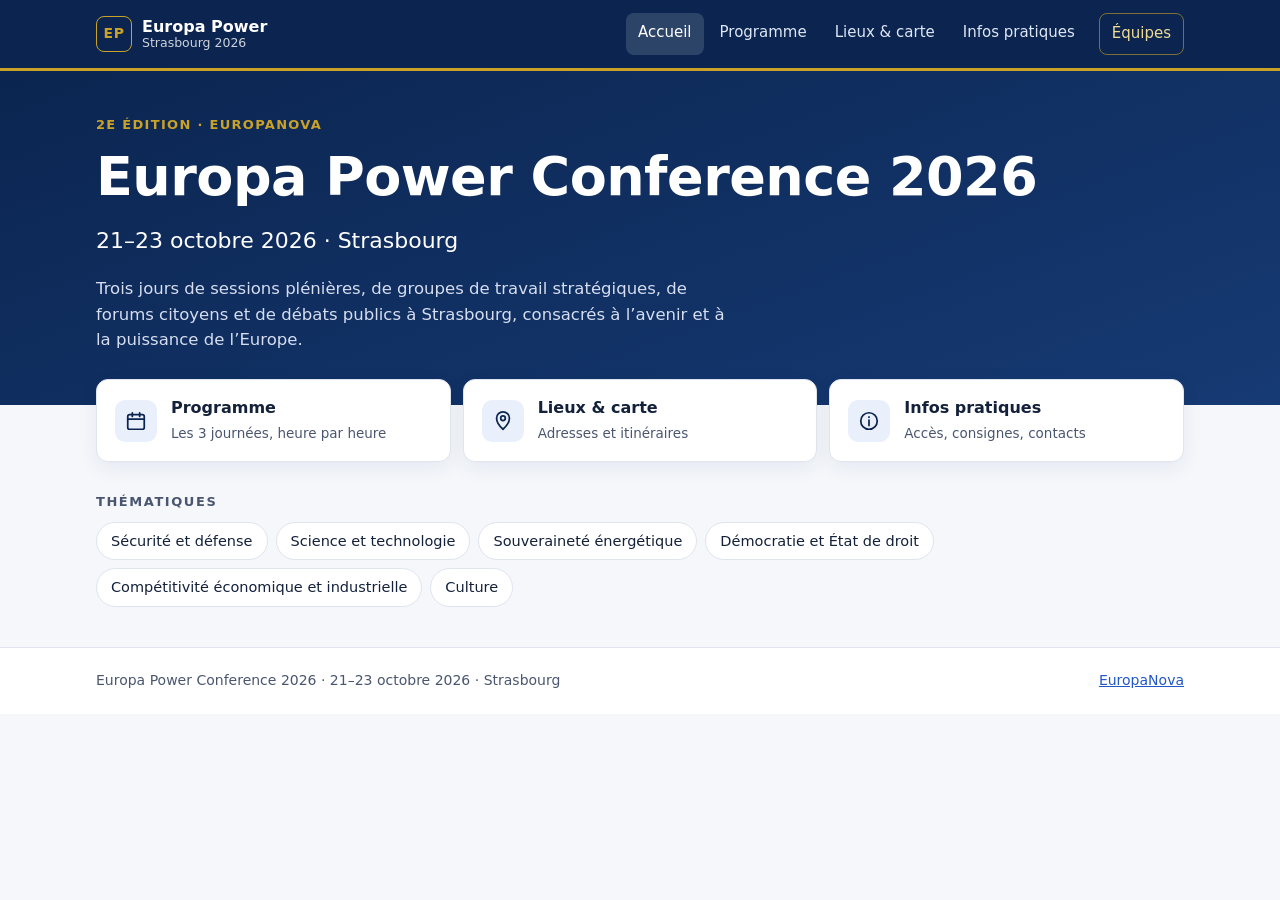
==== europa-power-2026/index.html @ d236782c "Add Europa Power Conference 2026 event mini-site Static site (programme by day, interactive venue ma" ====
<!doctype html>
<html lang="fr">
<head>
  <meta charset="utf-8">
  <meta name="viewport" content="width=device-width, initial-scale=1, viewport-fit=cover">
  <title>Europa Power Conference 2026 — Strasbourg</title>
  <meta name="description" content="Programme, lieux et informations pratiques de l’Europa Power Conference 2026, Strasbourg, 21–23 octobre.">
  <meta name="theme-color" content="#0b2550">
  <link rel="stylesheet" href="vendor/leaflet/leaflet.css">
  <link rel="stylesheet" href="styles.css">
</head>
<body>
  <a class="skip" href="#main">Aller au contenu</a>

  <header class="topbar">
    <div class="wrap topbar__inner">
      <a class="brand" href="#accueil" aria-label="Accueil">
        <span class="brand__mark" aria-hidden="true">EP</span>
        <span class="brand__text"><strong>Europa Power</strong><span>Strasbourg 2026</span></span>
      </a>
      <nav class="nav" aria-label="Rubriques">
        <a href="#accueil" data-route="accueil">Accueil</a>
        <a href="#programme" data-route="programme">Programme</a>
        <a href="#lieux" data-route="lieux">Lieux &amp; carte</a>
        <a href="#infos" data-route="infos">Infos pratiques</a>
        <a href="#equipes" data-route="equipes" class="nav__team">Équipes</a>
      </nav>
    </div>
  </header>

  <main id="main" tabindex="-1">
    <!-- ACCUEIL -->
    <section class="view" id="view-accueil" data-view="accueil">
      <div class="hero">
        <div class="wrap">
          <p class="hero__kicker" id="hero-kicker"></p>
          <h1 class="hero__title" id="hero-title"></h1>
          <p class="hero__meta" id="hero-meta"></p>
          <p class="hero__intro" id="hero-intro"></p>
        </div>
      </div>
      <div class="wrap">
        <div class="quick" id="quick"></div>
        <div class="block" id="themes-block">
          <h2 class="h-section">Thématiques</h2>
          <ul class="chips" id="themes"></ul>
        </div>
      </div>
    </section>

    <!-- PROGRAMME -->
    <section class="view" id="view-programme" data-view="programme" hidden>
      <div class="wrap">
        <header class="view__head">
          <h1>Programme</h1>
          <p class="muted" id="prog-sub"></p>
        </header>
        <div class="days" role="tablist" aria-label="Journées" id="days"></div>
        <div class="filters" id="filters"></div>
        <ol class="timeline" id="timeline"></ol>
      </div>
    </section>

    <!-- LIEUX -->
    <section class="view" id="view-lieux" data-view="lieux" hidden>
      <div class="wrap">
        <header class="view__head">
          <h1>Lieux &amp; carte</h1>
          <p class="muted">Touchez un repère ou un lieu pour afficher l’adresse, les événements et l’itinéraire.</p>
        </header>
      </div>
      <div class="wrap map-layout">
        <div class="map-card">
          <div id="map" aria-label="Carte des lieux"></div>
          <div class="map-empty" id="map-empty" hidden>
            <p><strong>Lieux à confirmer</strong><br>Les repères apparaîtront dès la publication des adresses officielles.</p>
          </div>
        </div>
        <aside class="venue-panel" id="venue-panel" aria-live="polite"></aside>
      </div>
      <div class="wrap">
        <h2 class="h-section">Tous les lieux</h2>
        <ol class="venue-list" id="venue-list"></ol>
      </div>
    </section>

    <!-- INFOS PRATIQUES -->
    <section class="view" id="view-infos" data-view="infos" hidden>
      <div class="wrap">
        <header class="view__head">
          <h1>Informations pratiques</h1>
        </header>
        <div class="grid-2" id="infos"></div>
      </div>
    </section>

    <!-- ÉQUIPES -->
    <section class="view view--team" id="view-equipes" data-view="equipes" hidden>
      <div class="wrap">
        <div class="team-banner">
          <span class="team-banner__tag">Usage interne</span>
          <p>Consignes réservées aux hôtes, hôtesses et équipes d’organisation. Ces informations ne concernent pas les participants.</p>
        </div>
        <header class="view__head">
          <h1>Informations équipes</h1>
        </header>
        <div class="grid-2" id="team"></div>
      </div>
    </section>
  </main>

  <footer class="footer">
    <div class="wrap footer__inner" id="footer"></div>
  </footer>

  <!-- Barre de navigation mobile -->
  <nav class="tabbar" aria-label="Navigation principale">
    <a href="#accueil" data-route="accueil"><svg viewBox="0 0 24 24" aria-hidden="true"><path d="M3 11l9-7 9 7v9a1 1 0 0 1-1 1h-5v-6h-6v6H4a1 1 0 0 1-1-1z"/></svg><span>Accueil</span></a>
    <a href="#programme" data-route="programme"><svg viewBox="0 0 24 24" aria-hidden="true"><rect x="3" y="5" width="18" height="16" rx="2"/><path d="M3 10h18M8 3v4M16 3v4"/></svg><span>Programme</span></a>
    <a href="#lieux" data-route="lieux"><svg viewBox="0 0 24 24" aria-hidden="true"><path d="M12 21s-7-6.2-7-12a7 7 0 0 1 14 0c0 5.8-7 12-7 12z"/><circle cx="12" cy="9" r="2.5"/></svg><span>Lieux</span></a>
    <a href="#infos" data-route="infos"><svg viewBox="0 0 24 24" aria-hidden="true"><circle cx="12" cy="12" r="9"/><path d="M12 11v6M12 7.5v.5"/></svg><span>Infos</span></a>
    <a href="#equipes" data-route="equipes"><svg viewBox="0 0 24 24" aria-hidden="true"><circle cx="9" cy="8" r="3.2"/><path d="M3 20c0-3.3 2.7-6 6-6s6 2.7 6 6"/><circle cx="17" cy="9" r="2.5"/><path d="M15.5 14.2A5 5 0 0 1 21 19"/></svg><span>Équipes</span></a>
  </nav>

  <script src="vendor/leaflet/leaflet.js"></script>
  <script src="data.js"></script>
  <script src="app.js"></script>
</body>
</html>
---- europa-power-2026/vendor/leaflet/leaflet.css ----
/* required styles */

.leaflet-pane,
.leaflet-tile,
.leaflet-marker-icon,
.leaflet-marker-shadow,
.leaflet-tile-container,
.leaflet-pane > svg,
.leaflet-pane > canvas,
.leaflet-zoom-box,
.leaflet-image-layer,
.leaflet-layer {
	position: absolute;
	left: 0;
	top: 0;
	}
.leaflet-container {
	overflow: hidden;
	}
.leaflet-tile,
.leaflet-marker-icon,
.leaflet-marker-shadow {
	-webkit-user-select: none;
	   -moz-user-select: none;
	        user-select: none;
	  -webkit-user-drag: none;
	}
/* Prevents IE11 from highlighting tiles in blue */
.leaflet-tile::selection {
	background: transparent;
}
/* Safari renders non-retina tile on retina better with this, but Chrome is worse */
.leaflet-safari .leaflet-tile {
	image-rendering: -webkit-optimize-contrast;
	}
/* hack that prevents hw layers "stretching" when loading new tiles */
.leaflet-safari .leaflet-tile-container {
	width: 1600px;
	height: 1600px;
	-webkit-transform-origin: 0 0;
	}
.leaflet-marker-icon,
.leaflet-marker-shadow {
	display: block;
	}
/* .leaflet-container svg: reset svg max-width decleration shipped in Joomla! (joomla.org) 3.x */
/* .leaflet-container img: map is broken in FF if you have max-width: 100% on tiles */
.leaflet-container .leaflet-overlay-pane svg {
	max-width: none !important;
	max-height: none !important;
	}
.leaflet-container .leaflet-marker-pane img,
.leaflet-container .leaflet-shadow-pane img,
.leaflet-container .leaflet-tile-pane img,
.leaflet-container img.leaflet-image-layer,
.leaflet-container .leaflet-tile {
	max-width: none !important;
	max-height: none !important;
	width: auto;
	padding: 0;
	}

.leaflet-container img.leaflet-tile {
	/* See: https://bugs.chromium.org/p/chromium/issues/detail?id=600120 */
	mix-blend-mode: plus-lighter;
}

.leaflet-container.leaflet-touch-zoom {
	-ms-touch-action: pan-x pan-y;
	touch-action: pan-x pan-y;
	}
.leaflet-container.leaflet-touch-drag {
	-ms-touch-action: pinch-zoom;
	/* Fallback for FF which doesn't support pinch-zoom */
	touch-action: none;
	touch-action: pinch-zoom;
}
.leaflet-container.leaflet-touch-drag.leaflet-touch-zoom {
	-ms-touch-action: none;
	touch-action: none;
}
.leaflet-container {
	-webkit-tap-highlight-color: transparent;
}
.leaflet-container a {
	-webkit-tap-highlight-color: rgba(51, 181, 229, 0.4);
}
.leaflet-tile {
	filter: inherit;
	visibility: hidden;
	}
.leaflet-tile-loaded {
	visibility: inherit;
	}
.leaflet-zoom-box {
	width: 0;
	height: 0;
	-moz-box-sizing: border-box;
	     box-sizing: border-box;
	z-index: 800;
	}
/* workaround for https://bugzilla.mozilla.org/show_bug.cgi?id=888319 */
.leaflet-overlay-pane svg {
	-moz-user-select: none;
	}

.leaflet-pane         { z-index: 400; }

.leaflet-tile-pane    { z-index: 200; }
.leaflet-overlay-pane { z-index: 400; }
.leaflet-shadow-pane  { z-index: 500; }
.leaflet-marker-pane  { z-index: 600; }
.leaflet-tooltip-pane   { z-index: 650; }
.leaflet-popup-pane   { z-index: 700; }

.leaflet-map-pane canvas { z-index: 100; }
.leaflet-map-pane svg    { z-index: 200; }

.leaflet-vml-shape {
	width: 1px;
	height: 1px;
	}
.lvml {
	behavior: url(#default#VML);
	display: inline-block;
	position: absolute;
	}


/* control positioning */

.leaflet-control {
	position: relative;
	z-index: 800;
	pointer-events: visiblePainted; /* IE 9-10 doesn't have auto */
	pointer-events: auto;
	}
.leaflet-top,
.leaflet-bottom {
	position: absolute;
	z-index: 1000;
	pointer-events: none;
	}
.leaflet-top {
	top: 0;
	}
.leaflet-right {
	right: 0;
	}
.leaflet-bottom {
	bottom: 0;
	}
.leaflet-left {
	left: 0;
	}
.leaflet-control {
	float: left;
	clear: both;
	}
.leaflet-right .leaflet-control {
	float: right;
	}
.leaflet-top .leaflet-control {
	margin-top: 10px;
	}
.leaflet-bottom .leaflet-control {
	margin-bottom: 10px;
	}
.leaflet-left .leaflet-control {
	margin-left: 10px;
	}
.leaflet-right .leaflet-control {
	margin-right: 10px;
	}


/* zoom and fade animations */

.leaflet-fade-anim .leaflet-popup {
	opacity: 0;
	-webkit-transition: opacity 0.2s linear;
	   -moz-transition: opacity 0.2s linear;
	        transition: opacity 0.2s linear;
	}
.leaflet-fade-anim .leaflet-map-pane .leaflet-popup {
	opacity: 1;
	}
.leaflet-zoom-animated {
	-webkit-transform-origin: 0 0;
	    -ms-transform-origin: 0 0;
	        transform-origin: 0 0;
	}
svg.leaflet-zoom-animated {
	will-change: transform;
}

.leaflet-zoom-anim .leaflet-zoom-animated {
	-webkit-transition: -webkit-transform 0.25s cubic-bezier(0,0,0.25,1);
	   -moz-transition:    -moz-transform 0.25s cubic-bezier(0,0,0.25,1);
	        transition:         transform 0.25s cubic-bezier(0,0,0.25,1);
	}
.leaflet-zoom-anim .leaflet-tile,
.leaflet-pan-anim .leaflet-tile {
	-webkit-transition: none;
	   -moz-transition: none;
	        transition: none;
	}

.leaflet-zoom-anim .leaflet-zoom-hide {
	visibility: hidden;
	}


/* cursors */

.leaflet-interactive {
	cursor: pointer;
	}
.leaflet-grab {
	cursor: -webkit-grab;
	cursor:    -moz-grab;
	cursor:         grab;
	}
.leaflet-crosshair,
.leaflet-crosshair .leaflet-interactive {
	cursor: crosshair;
	}
.leaflet-popup-pane,
.leaflet-control {
	cursor: auto;
	}
.leaflet-dragging .leaflet-grab,
.leaflet-dragging .leaflet-grab .leaflet-interactive,
.leaflet-dragging .leaflet-marker-draggable {
	cursor: move;
	cursor: -webkit-grabbing;
	cursor:    -moz-grabbing;
	cursor:         grabbing;
	}

/* marker & overlays interactivity */
.leaflet-marker-icon,
.leaflet-marker-shadow,
.leaflet-image-layer,
.leaflet-pane > svg path,
.leaflet-tile-container {
	pointer-events: none;
	}

.leaflet-marker-icon.leaflet-interactive,
.leaflet-image-layer.leaflet-interactive,
.leaflet-pane > svg path.leaflet-interactive,
svg.leaflet-image-layer.leaflet-interactive path {
	pointer-events: visiblePainted; /* IE 9-10 doesn't have auto */
	pointer-events: auto;
	}

/* visual tweaks */

.leaflet-container {
	background: #ddd;
	outline-offset: 1px;
	}
.leaflet-container a {
	color: #0078A8;
	}
.leaflet-zoom-box {
	border: 2px dotted #38f;
	background: rgba(255,255,255,0.5);
	}


/* general typography */
.leaflet-container {
	font-family: "Helvetica Neue", Arial, Helvetica, sans-serif;
	font-size: 12px;
	font-size: 0.75rem;
	line-height: 1.5;
	}


/* general toolbar styles */

.leaflet-bar {
	box-shadow: 0 1px 5px rgba(0,0,0,0.65);
	border-radius: 4px;
	}
.leaflet-bar a {
	background-color: #fff;
	border-bottom: 1px solid #ccc;
	width: 26px;
	height: 26px;
	line-height: 26px;
	display: block;
	text-align: center;
	text-decoration: none;
	color: black;
	}
.leaflet-bar a,
.leaflet-control-layers-toggle {
	background-position: 50% 50%;
	background-repeat: no-repeat;
	display: block;
	}
.leaflet-bar a:hover,
.leaflet-bar a:focus {
	background-color: #f4f4f4;
	}
.leaflet-bar a:first-child {
	border-top-left-radius: 4px;
	border-top-right-radius: 4px;
	}
.leaflet-bar a:last-child {
	border-bottom-left-radius: 4px;
	border-bottom-right-radius: 4px;
	border-bottom: none;
	}
.leaflet-bar a.leaflet-disabled {
	cursor: default;
	background-color: #f4f4f4;
	color: #bbb;
	}

.leaflet-touch .leaflet-bar a {
	width: 30px;
	height: 30px;
	line-height: 30px;
	}
.leaflet-touch .leaflet-bar a:first-child {
	border-top-left-radius: 2px;
	border-top-right-radius: 2px;
	}
.leaflet-touch .leaflet-bar a:last-child {
	border-bottom-left-radius: 2px;
	border-bottom-right-radius: 2px;
	}

/* zoom control */

.leaflet-control-zoom-in,
.leaflet-control-zoom-out {
	font: bold 18px 'Lucida Console', Monaco, monospace;
	text-indent: 1px;
	}

.leaflet-touch .leaflet-control-zoom-in, .leaflet-touch .leaflet-control-zoom-out  {
	font-size: 22px;
	}


/* layers control */

.leaflet-control-layers {
	box-shadow: 0 1px 5px rgba(0,0,0,0.4);
	background: #fff;
	border-radius: 5px;
	}
.leaflet-control-layers-toggle {
	background-image: url(images/layers.png);
	width: 36px;
	height: 36px;
	}
.leaflet-retina .leaflet-control-layers-toggle {
	background-image: url(images/layers-2x.png);
	background-size: 26px 26px;
	}
.leaflet-touch .leaflet-control-layers-toggle {
	width: 44px;
	height: 44px;
	}
.leaflet-control-layers .leaflet-control-layers-list,
.leaflet-control-layers-expanded .leaflet-control-layers-toggle {
	display: none;
	}
.leaflet-control-layers-expanded .leaflet-control-layers-list {
	display: block;
	position: relative;
	}
.leaflet-control-layers-expanded {
	padding: 6px 10px 6px 6px;
	color: #333;
	background: #fff;
	}
.leaflet-control-layers-scrollbar {
	overflow-y: scroll;
	overflow-x: hidden;
	padding-right: 5px;
	}
.leaflet-control-layers-selector {
	margin-top: 2px;
	position: relative;
	top: 1px;
	}
.leaflet-control-layers label {
	display: block;
	font-size: 13px;
	font-size: 1.08333em;
	}
.leaflet-control-layers-separator {
	height: 0;
	border-top: 1px solid #ddd;
	margin: 5px -10px 5px -6px;
	}

/* Default icon URLs */
.leaflet-default-icon-path { /* used only in path-guessing heuristic, see L.Icon.Default */
	background-image: url(images/marker-icon.png);
	}


/* attribution and scale controls */

.leaflet-container .leaflet-control-attribution {
	background: #fff;
	background: rgba(255, 255, 255, 0.8);
	margin: 0;
	}
.leaflet-control-attribution,
.leaflet-control-scale-line {
	padding: 0 5px;
	color: #333;
	line-height: 1.4;
	}
.leaflet-control-attribution a {
	text-decoration: none;
	}
.leaflet-control-attribution a:hover,
.leaflet-control-attribution a:focus {
	text-decoration: underline;
	}
.leaflet-attribution-flag {
	display: inline !important;
	vertical-align: baseline !important;
	width: 1em;
	height: 0.6669em;
	}
.leaflet-left .leaflet-control-scale {
	margin-left: 5px;
	}
.leaflet-bottom .leaflet-control-scale {
	margin-bottom: 5px;
	}
.leaflet-control-scale-line {
	border: 2px solid #777;
	border-top: none;
	line-height: 1.1;
	padding: 2px 5px 1px;
	white-space: nowrap;
	-moz-box-sizing: border-box;
	     box-sizing: border-box;
	background: rgba(255, 255, 255, 0.8);
	text-shadow: 1px 1px #fff;
	}
.leaflet-control-scale-line:not(:first-child) {
	border-top: 2px solid #777;
	border-bottom: none;
	margin-top: -2px;
	}
.leaflet-control-scale-line:not(:first-child):not(:last-child) {
	border-bottom: 2px solid #777;
	}

.leaflet-touch .leaflet-control-attribution,
.leaflet-touch .leaflet-control-layers,
.leaflet-touch .leaflet-bar {
	box-shadow: none;
	}
.leaflet-touch .leaflet-control-layers,
.leaflet-touch .leaflet-bar {
	border: 2px solid rgba(0,0,0,0.2);
	background-clip: padding-box;
	}


/* popup */

.leaflet-popup {
	position: absolute;
	text-align: center;
	margin-bottom: 20px;
	}
.leaflet-popup-content-wrapper {
	padding: 1px;
	text-align: left;
	border-radius: 12px;
	}
.leaflet-popup-content {
	margin: 13px 24px 13px 20px;
	line-height: 1.3;
	font-size: 13px;
	font-size: 1.08333em;
	min-height: 1px;
	}
.leaflet-popup-content p {
	margin: 17px 0;
	margin: 1.3em 0;
	}
.leaflet-popup-tip-container {
	width: 40px;
	height: 20px;
	position: absolute;
	left: 50%;
	margin-top: -1px;
	margin-left: -20px;
	overflow: hidden;
	pointer-events: none;
	}
.leaflet-popup-tip {
	width: 17px;
	height: 17px;
	padding: 1px;

	margin: -10px auto 0;
	pointer-events: auto;

	-webkit-transform: rotate(45deg);
	   -moz-transform: rotate(45deg);
	    -ms-transform: rotate(45deg);
	        transform: rotate(45deg);
	}
.leaflet-popup-content-wrapper,
.leaflet-popup-tip {
	background: white;
	color: #333;
	box-shadow: 0 3px 14px rgba(0,0,0,0.4);
	}
.leaflet-container a.leaflet-popup-close-button {
	position: absolute;
	top: 0;
	right: 0;
	border: none;
	text-align: center;
	width: 24px;
	height: 24px;
	font: 16px/24px Tahoma, Verdana, sans-serif;
	color: #757575;
	text-decoration: none;
	background: transparent;
	}
.leaflet-container a.leaflet-popup-close-button:hover,
.leaflet-container a.leaflet-popup-close-button:focus {
	color: #585858;
	}
.leaflet-popup-scrolled {
	overflow: auto;
	}

.leaflet-oldie .leaflet-popup-content-wrapper {
	-ms-zoom: 1;
	}
.leaflet-oldie .leaflet-popup-tip {
	width: 24px;
	margin: 0 auto;

	-ms-filter: "progid:DXImageTransform.Microsoft.Matrix(M11=0.70710678, M12=0.70710678, M21=-0.70710678, M22=0.70710678)";
	filter: progid:DXImageTransform.Microsoft.Matrix(M11=0.70710678, M12=0.70710678, M21=-0.70710678, M22=0.70710678);
	}

.leaflet-oldie .leaflet-control-zoom,
.leaflet-oldie .leaflet-control-layers,
.leaflet-oldie .leaflet-popup-content-wrapper,
.leaflet-oldie .leaflet-popup-tip {
	border: 1px solid #999;
	}


/* div icon */

.leaflet-div-icon {
	background: #fff;
	border: 1px solid #666;
	}


/* Tooltip */
/* Base styles for the element that has a tooltip */
.leaflet-tooltip {
	position: absolute;
	padding: 6px;
	background-color: #fff;
	border: 1px solid #fff;
	border-radius: 3px;
	color: #222;
	white-space: nowrap;
	-webkit-user-select: none;
	-moz-user-select: none;
	-ms-user-select: none;
	user-select: none;
	pointer-events: none;
	box-shadow: 0 1px 3px rgba(0,0,0,0.4);
	}
.leaflet-tooltip.leaflet-interactive {
	cursor: pointer;
	pointer-events: auto;
	}
.leaflet-tooltip-top:before,
.leaflet-tooltip-bottom:before,
.leaflet-tooltip-left:before,
.leaflet-tooltip-right:before {
	position: absolute;
	pointer-events: none;
	border: 6px solid transparent;
	background: transparent;
	content: "";
	}

/* Directions */

.leaflet-tooltip-bottom {
	margin-top: 6px;
}
.leaflet-tooltip-top {
	margin-top: -6px;
}
.leaflet-tooltip-bottom:before,
.leaflet-tooltip-top:before {
	left: 50%;
	margin-left: -6px;
	}
.leaflet-tooltip-top:before {
	bottom: 0;
	margin-bottom: -12px;
	border-top-color: #fff;
	}
.leaflet-tooltip-bottom:before {
	top: 0;
	margin-top: -12px;
	margin-left: -6px;
	border-bottom-color: #fff;
	}
.leaflet-tooltip-left {
	margin-left: -6px;
}
.leaflet-tooltip-right {
	margin-left: 6px;
}
.leaflet-tooltip-left:before,
.leaflet-tooltip-right:before {
	top: 50%;
	margin-top: -6px;
	}
.leaflet-tooltip-left:before {
	right: 0;
	margin-right: -12px;
	border-left-color: #fff;
	}
.leaflet-tooltip-right:before {
	left: 0;
	margin-left: -12px;
	border-right-color: #fff;
	}

/* Printing */

@media print {
	/* Prevent printers from removing background-images of controls. */
	.leaflet-control {
		-webkit-print-color-adjust: exact;
		print-color-adjust: exact;
		}
	}
---- europa-power-2026/styles.css ----
:root {
  --navy: #0b2550;
  --navy-2: #163a74;
  --accent: #2357c6;
  --gold: #c9a227;
  --ink: #14213a;
  --ink-2: #4a5670;
  --line: #dfe4ee;
  --bg: #f5f7fb;
  --card: #ffffff;
  --team: #8a4b08;
  --team-bg: #fff6e8;
  --radius: 12px;
  --tabbar-h: 64px;
  --font: system-ui, -apple-system, "Segoe UI", Roboto, "Helvetica Neue", Arial, sans-serif;
}

* { box-sizing: border-box; }
html { -webkit-text-size-adjust: 100%; scroll-padding-top: 80px; }
body {
  margin: 0;
  font: 16px/1.55 var(--font);
  color: var(--ink);
  background: var(--bg);
  padding-bottom: calc(var(--tabbar-h) + env(safe-area-inset-bottom));
}
a { color: var(--accent); }
h1, h2, h3 { line-height: 1.2; margin: 0; }
[hidden] { display: none !important; }
.muted { color: var(--ink-2); }
.wrap { max-width: 1120px; margin: 0 auto; padding: 0 16px; }
.skip { position: absolute; left: -999px; }
.skip:focus { left: 8px; top: 8px; z-index: 2000; background: #fff; padding: 8px 12px; }
:focus-visible { outline: 3px solid var(--gold); outline-offset: 2px; }
main:focus { outline: none; }

/* ---------- En-tête ---------- */
.topbar {
  position: sticky; top: 0; z-index: 1000;
  background: var(--navy); color: #fff;
  border-bottom: 3px solid var(--gold);
}
.topbar__inner { display: flex; align-items: center; justify-content: space-between; height: 60px; }
.brand { display: flex; align-items: center; gap: 10px; color: #fff; text-decoration: none; }
.brand__mark {
  display: grid; place-items: center; width: 36px; height: 36px; border-radius: 8px;
  border: 1.5px solid var(--gold); color: var(--gold); font-weight: 700; font-size: 14px; letter-spacing: .5px;
}
.brand__text { display: flex; flex-direction: column; line-height: 1.15; }
.brand__text strong { font-size: 16px; }
.brand__text span { font-size: 12.5px; opacity: .8; }
.nav { display: none; gap: 4px; }
.nav a {
  color: #dfe6f5; text-decoration: none; font-size: 15px; padding: 8px 12px; border-radius: 8px;
}
.nav a:hover { background: rgba(255,255,255,.08); color: #fff; }
.nav a[aria-current="page"] { background: rgba(255,255,255,.14); color: #fff; }
.nav .nav__team { border: 1px solid rgba(201,162,39,.6); color: #f1dc95; margin-left: 8px; }

/* ---------- Barre mobile ---------- */
.tabbar {
  position: fixed; left: 0; right: 0; bottom: 0; z-index: 1000;
  display: grid; grid-template-columns: repeat(5, 1fr);
  height: calc(var(--tabbar-h) + env(safe-area-inset-bottom));
  padding-bottom: env(safe-area-inset-bottom);
  background: #fff; border-top: 1px solid var(--line);
  box-shadow: 0 -2px 12px rgba(11,37,80,.06);
}
.tabbar a {
  display: flex; flex-direction: column; align-items: center; justify-content: center; gap: 3px;
  color: var(--ink-2); text-decoration: none; font-size: 11.5px; font-weight: 500;
}
.tabbar svg { width: 23px; height: 23px; fill: none; stroke: currentColor; stroke-width: 1.8; stroke-linecap: round; stroke-linejoin: round; }
.tabbar a[aria-current="page"] { color: var(--navy); font-weight: 700; }
.tabbar a[aria-current="page"] svg { stroke-width: 2.3; }
.tabbar a[data-route="equipes"] { color: var(--team); }

@media (min-width: 860px) {
  body { padding-bottom: 0; }
  .nav { display: flex; }
  .tabbar { display: none; }
  .topbar__inner { height: 68px; }
}

/* ---------- Vues ---------- */
.view { padding-bottom: 40px; }
.view__head { padding: 28px 0 16px; }
.view__head h1 { font-size: 28px; color: var(--navy); }
.view__head p { margin: 6px 0 0; }
.h-section {
  font-size: 13px; text-transform: uppercase; letter-spacing: .12em; color: var(--ink-2);
  margin: 32px 0 12px; font-weight: 700;
}
.card {
  background: var(--card); border: 1px solid var(--line); border-radius: var(--radius); padding: 18px;
}
.card h2 { font-size: 17px; color: var(--navy); margin-bottom: 10px; }
.card ul { margin: 0; padding-left: 18px; }
.card li + li { margin-top: 6px; }
.grid-2 { display: grid; gap: 14px; }
@media (min-width: 760px) { .grid-2 { grid-template-columns: 1fr 1fr; } }
.empty {
  border: 1px dashed #c5cde0; border-radius: var(--radius); padding: 22px 18px; color: var(--ink-2);
  background: #fbfcfe; text-align: center;
}
.empty strong { color: var(--ink); display: block; margin-bottom: 4px; }

/* ---------- Accueil ---------- */
.hero {
  background: linear-gradient(160deg, var(--navy) 0%, var(--navy-2) 100%);
  color: #fff; padding: 44px 0 52px;
}
.hero__kicker { margin: 0 0 10px; color: var(--gold); font-weight: 600; letter-spacing: .1em; text-transform: uppercase; font-size: 13px; }
.hero__title { font-size: clamp(32px, 8vw, 54px); font-weight: 750; letter-spacing: -.01em; }
.hero__meta { font-size: clamp(18px, 4.4vw, 22px); margin: 14px 0 0; font-weight: 500; }
.hero__intro { max-width: 640px; margin: 18px 0 0; color: #d6def0; font-size: 16.5px; }
.quick { display: grid; gap: 12px; margin-top: -26px; }
@media (min-width: 760px) { .quick { grid-template-columns: repeat(3, 1fr); } }
.quick a {
  display: flex; align-items: center; gap: 14px; text-decoration: none; color: var(--ink);
  background: #fff; border: 1px solid var(--line); border-radius: var(--radius); padding: 16px 18px;
  box-shadow: 0 6px 20px rgba(11,37,80,.07);
}
.quick a:hover { border-color: var(--accent); }
.quick__icon {
  flex: none; width: 42px; height: 42px; border-radius: 10px; background: #eaf0fb; color: var(--navy);
  display: grid; place-items: center;
}
.quick__icon svg { width: 22px; height: 22px; fill: none; stroke: currentColor; stroke-width: 1.9; stroke-linecap: round; stroke-linejoin: round; }
.quick strong { display: block; font-size: 16px; }
.quick small { color: var(--ink-2); font-size: 13.5px; }
.quick a.is-today { border-color: var(--gold); }
.chips { list-style: none; margin: 0; padding: 0; display: flex; flex-wrap: wrap; gap: 8px; }
.chips li { background: #fff; border: 1px solid var(--line); border-radius: 999px; padding: 7px 14px; font-size: 14.5px; }

/* ---------- Programme ---------- */
.days {
  display: flex; gap: 8px; overflow-x: auto; padding: 2px 0 4px; scrollbar-width: none;
  position: sticky; top: 60px; z-index: 5; background: var(--bg);
  padding-top: 10px; padding-bottom: 10px;
}
@media (min-width: 860px) { .days { top: 68px; } }
.days::-webkit-scrollbar { display: none; }
.day {
  flex: 1 0 auto; min-width: 96px; border: 1px solid var(--line); background: #fff; border-radius: 10px;
  padding: 9px 14px; text-align: center; cursor: pointer; font: inherit; color: var(--ink);
}
.day span { display: block; font-size: 12.5px; color: var(--ink-2); text-transform: capitalize; }
.day strong { font-size: 16px; }
.day[aria-selected="true"] { background: var(--navy); border-color: var(--navy); color: #fff; }
.day[aria-selected="true"] span { color: #c9d4ec; }
.day .today { display: inline-block; margin-left: 4px; font-size: 10.5px; font-weight: 700; color: var(--gold); text-transform: uppercase; }

.filters { display: flex; gap: 10px; flex-wrap: wrap; margin: 4px 0 16px; }
.filters label { display: flex; flex-direction: column; gap: 4px; font-size: 12.5px; color: var(--ink-2); flex: 1 1 160px; }
.filters select {
  font: inherit; font-size: 15px; color: var(--ink); padding: 9px 10px; border-radius: 8px;
  border: 1px solid var(--line); background: #fff;
}

.timeline { list-style: none; margin: 0; padding: 0; display: grid; gap: 10px; }
.session {
  display: grid; grid-template-columns: 64px 1fr; gap: 14px;
  background: #fff; border: 1px solid var(--line); border-radius: var(--radius); padding: 14px 16px;
}
.session__time { font-variant-numeric: tabular-nums; color: var(--navy); font-weight: 700; font-size: 16px; line-height: 1.3; }
.session__time small { display: block; font-weight: 500; color: var(--ink-2); font-size: 13px; }
.session h3 { font-size: 16.5px; margin: 4px 0 6px; }
.session p { margin: 0 0 8px; color: var(--ink-2); font-size: 14.5px; }
.badge {
  display: inline-block; font-size: 11.5px; font-weight: 600; letter-spacing: .02em;
  padding: 2px 8px; border-radius: 999px; background: #eaf0fb; color: var(--navy-2);
}
.badge--now { background: #e6f5ec; color: #1b6b3a; margin-left: 6px; }
.venue-link {
  display: inline-flex; align-items: center; gap: 6px; font-size: 14.5px; font-weight: 500;
  text-decoration: none; color: var(--accent);
}
.pin {
  display: inline-grid; place-items: center; width: 22px; height: 22px; border-radius: 50%;
  background: var(--navy); color: #fff; font-size: 12px; font-weight: 700; flex: none;
}
.session.is-now { border-color: #8ccfa5; }
.session.is-past { opacity: .62; }

/* ---------- Lieux ---------- */
.map-layout { display: grid; gap: 14px; }
@media (min-width: 900px) { .map-layout { grid-template-columns: 1.6fr 1fr; align-items: start; } }
.map-card {
  position: relative; border-radius: var(--radius); overflow: hidden; border: 1px solid var(--line); background: #e8ecf3;
}
#map { height: 58vh; min-height: 320px; max-height: 560px; }
@media (min-width: 900px) { #map { height: 520px; } }
.map-empty {
  position: absolute; inset: 0; display: grid; place-items: center; z-index: 500;
  background: rgba(245,247,251,.72); text-align: center; padding: 20px;
}
.map-empty p { background: #fff; border: 1px solid var(--line); border-radius: 10px; padding: 14px 18px; margin: 0; }
.marker {
  display: grid; place-items: center; width: 34px; height: 34px; border-radius: 50% 50% 50% 0;
  transform: rotate(-45deg); background: var(--navy); border: 2px solid #fff;
  box-shadow: 0 2px 6px rgba(0,0,0,.35);
}
.marker span { transform: rotate(45deg); color: #fff; font: 700 14px/1 var(--font); }
.marker.is-active { background: var(--gold); }
.marker.is-active span { color: var(--navy); }

.venue-panel { min-height: 0; }
.venue-detail h2 { font-size: 20px; color: var(--navy); display: flex; gap: 10px; align-items: center; }
.venue-detail .pin { width: 28px; height: 28px; font-size: 14px; }
.venue-detail address { font-style: normal; margin: 10px 0 0; }
.venue-detail dl { margin: 12px 0 0; }
.venue-detail dt { font-size: 12.5px; text-transform: uppercase; letter-spacing: .08em; color: var(--ink-2); margin-top: 12px; }
.venue-detail dd { margin: 3px 0 0; }
.venue-detail ul { list-style: none; padding: 0; margin: 4px 0 0; }
.venue-detail li { padding: 7px 0; border-top: 1px solid var(--line); font-size: 14.5px; }
.venue-detail li:first-child { border-top: 0; }
.venue-detail li b { font-variant-numeric: tabular-nums; color: var(--navy); margin-right: 6px; }
.actions { display: flex; gap: 8px; flex-wrap: wrap; margin-top: 14px; }
.btn {
  display: inline-flex; align-items: center; justify-content: center; gap: 6px;
  font: inherit; font-size: 15px; font-weight: 600; text-decoration: none; cursor: pointer;
  padding: 10px 16px; border-radius: 9px; border: 1px solid var(--navy);
  background: var(--navy); color: #fff;
}
.btn--ghost { background: #fff; color: var(--navy); }

.venue-list { list-style: none; margin: 0; padding: 0; display: grid; gap: 10px; }
@media (min-width: 760px) { .venue-list { grid-template-columns: 1fr 1fr; } }
.venue-item {
  display: flex; gap: 12px; width: 100%; text-align: left; font: inherit; color: var(--ink); cursor: pointer;
  background: #fff; border: 1px solid var(--line); border-radius: var(--radius); padding: 14px 16px;
}
.venue-item:hover, .venue-item.is-active { border-color: var(--navy); }
.venue-item .pin { width: 28px; height: 28px; font-size: 14px; }
.venue-item strong { display: block; font-size: 16px; }
.venue-item small { display: block; color: var(--ink-2); font-size: 14px; margin-top: 2px; }

/* ---------- Infos / équipes ---------- */
.kv { list-style: none; padding: 0 !important; }
.kv li { display: flex; flex-direction: column; padding: 8px 0; border-top: 1px solid var(--line); margin: 0 !important; }
.kv li:first-child { border-top: 0; }
.kv span { font-size: 12.5px; color: var(--ink-2); text-transform: uppercase; letter-spacing: .06em; }
.addr-list { list-style: none; padding: 0 !important; }
.addr-list li { display: flex; gap: 10px; align-items: flex-start; padding: 8px 0; border-top: 1px solid var(--line); margin: 0 !important; }
.addr-list li:first-child { border-top: 0; }

.view--team { background: var(--team-bg); min-height: 70vh; }
.team-banner {
  margin-top: 20px; display: flex; gap: 12px; align-items: flex-start;
  border: 1px solid #e7c58f; background: #fff; border-left: 5px solid var(--team);
  border-radius: 10px; padding: 12px 14px; font-size: 14.5px;
}
.team-banner p { margin: 0; }
.team-banner__tag {
  flex: none; background: var(--team); color: #fff; font-size: 11.5px; font-weight: 700;
  text-transform: uppercase; letter-spacing: .08em; padding: 3px 8px; border-radius: 6px; margin-top: 1px;
}
.view--team .view__head h1 { color: var(--team); }
.view--team .card { border-color: #f0dcb8; }
.view--team .card h2 { color: var(--team); }

/* ---------- Pied de page ---------- */
.footer { border-top: 1px solid var(--line); background: #fff; padding: 22px 0; font-size: 14px; color: var(--ink-2); }
.footer__inner { display: flex; flex-wrap: wrap; gap: 8px 20px; justify-content: space-between; }

@media (prefers-reduced-motion: no-preference) {
  html { scroll-behavior: smooth; }
}
@media print {
  .topbar, .tabbar, .filters, #map, .map-card, .actions { display: none !important; }
  .view[hidden] { display: block !important; }
  body { background: #fff; padding: 0; }
}
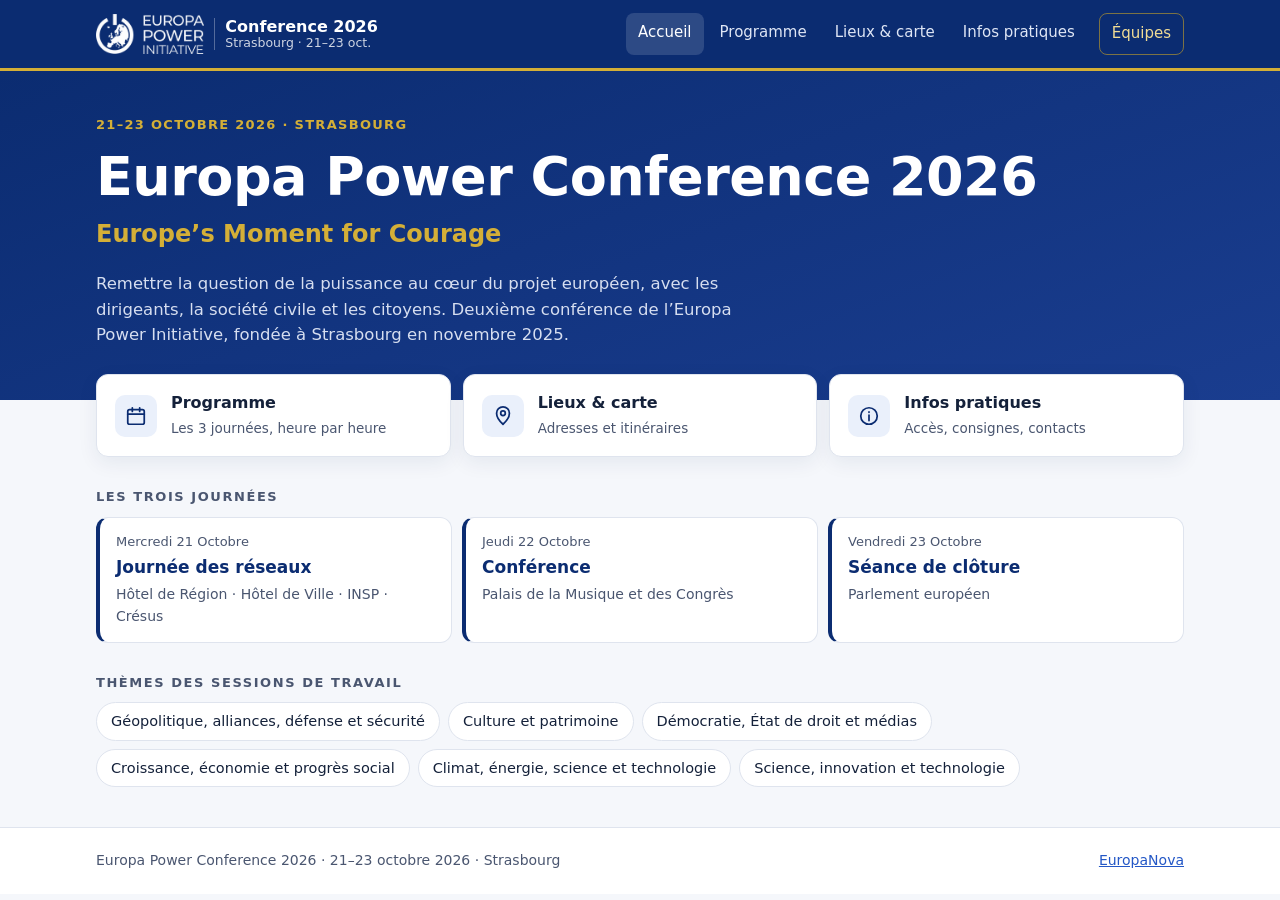
==== commit 5d62b3f8: "Fill event site with official programme, venues and access guide; add logo Co-Authored-By: Claude Op" ====
--- a/europa-power-2026/index.html
+++ b/europa-power-2026/index.html
@@ -5,7 +5,7 @@
   <meta name="viewport" content="width=device-width, initial-scale=1, viewport-fit=cover">
   <title>Europa Power Conference 2026 — Strasbourg</title>
   <meta name="description" content="Programme, lieux et informations pratiques de l’Europa Power Conference 2026, Strasbourg, 21–23 octobre.">
-  <meta name="theme-color" content="#0b2550">
+  <meta name="theme-color" content="#0b2c71">
   <link rel="stylesheet" href="vendor/leaflet/leaflet.css">
   <link rel="stylesheet" href="styles.css">
 </head>
@@ -14,9 +14,9 @@
 
   <header class="topbar">
     <div class="wrap topbar__inner">
-      <a class="brand" href="#accueil" aria-label="Accueil">
-        <span class="brand__mark" aria-hidden="true">EP</span>
-        <span class="brand__text"><strong>Europa Power</strong><span>Strasbourg 2026</span></span>
+      <a class="brand" href="#accueil" aria-label="Europa Power Conference 2026 — accueil">
+        <img class="brand__logo" src="assets/logo-white.png" alt="Europa Power Initiative" width="130" height="48">
+        <span class="brand__text"><strong>Conference 2026</strong><span>Strasbourg · 21–23 oct.</span></span>
       </a>
       <nav class="nav" aria-label="Rubriques">
         <a href="#accueil" data-route="accueil">Accueil</a>
@@ -41,8 +41,10 @@
       </div>
       <div class="wrap">
         <div class="quick" id="quick"></div>
+        <h2 class="h-section">Les trois journées</h2>
+        <div class="days-overview" id="days-overview"></div>
         <div class="block" id="themes-block">
-          <h2 class="h-section">Thématiques</h2>
+          <h2 class="h-section">Thèmes des sessions de travail</h2>
           <ul class="chips" id="themes"></ul>
         </div>
       </div>
@@ -66,7 +68,7 @@
       <div class="wrap">
         <header class="view__head">
           <h1>Lieux &amp; carte</h1>
-          <p class="muted">Touchez un repère ou un lieu pour afficher l’adresse, les événements et l’itinéraire.</p>
+          <p class="muted">Touchez un repère ou un lieu pour afficher l’adresse, l’accès depuis la gare, les événements et l’itinéraire.</p>
         </header>
       </div>
       <div class="wrap map-layout">
@@ -81,6 +83,7 @@
       <div class="wrap">
         <h2 class="h-section">Tous les lieux</h2>
         <ol class="venue-list" id="venue-list"></ol>
+        <p class="map-links" id="map-links"></p>
       </div>
     </section>
 
--- a/europa-power-2026/styles.css
+++ b/europa-power-2026/styles.css
@@ -1,8 +1,8 @@
 :root {
-  --navy: #0b2550;
-  --navy-2: #163a74;
+  --navy: #0b2c71;
+  --navy-2: #1a3d8f;
   --accent: #2357c6;
-  --gold: #c9a227;
+  --gold: #d4af37;
   --ink: #14213a;
   --ink-2: #4a5670;
   --line: #dfe4ee;
@@ -42,10 +42,9 @@
 }
 .topbar__inner { display: flex; align-items: center; justify-content: space-between; height: 60px; }
 .brand { display: flex; align-items: center; gap: 10px; color: #fff; text-decoration: none; }
-.brand__mark {
-  display: grid; place-items: center; width: 36px; height: 36px; border-radius: 8px;
-  border: 1.5px solid var(--gold); color: var(--gold); font-weight: 700; font-size: 14px; letter-spacing: .5px;
-}
+.brand__logo { height: 40px; width: auto; display: block; }
+.brand__text { padding-left: 10px; border-left: 1px solid rgba(255,255,255,.3); }
+@media (max-width: 359px) { .brand__text { display: none; } }
 .brand__text { display: flex; flex-direction: column; line-height: 1.15; }
 .brand__text strong { font-size: 16px; }
 .brand__text span { font-size: 12.5px; opacity: .8; }
@@ -152,10 +151,10 @@
 .day .today { display: inline-block; margin-left: 4px; font-size: 10.5px; font-weight: 700; color: var(--gold); text-transform: uppercase; }
 
 .filters { display: flex; gap: 10px; flex-wrap: wrap; margin: 4px 0 16px; }
-.filters label { display: flex; flex-direction: column; gap: 4px; font-size: 12.5px; color: var(--ink-2); flex: 1 1 160px; }
+.filters label { display: flex; flex-direction: column; gap: 4px; font-size: 12.5px; color: var(--ink-2); flex: 1 1 160px; min-width: 0; }
 .filters select {
   font: inherit; font-size: 15px; color: var(--ink); padding: 9px 10px; border-radius: 8px;
-  border: 1px solid var(--line); background: #fff;
+  border: 1px solid var(--line); background: #fff; width: 100%; max-width: 100%;
 }
 
 .timeline { list-style: none; margin: 0; padding: 0; display: grid; gap: 10px; }
@@ -272,3 +271,46 @@
   .view[hidden] { display: block !important; }
   body { background: #fff; padding: 0; }
 }
+
+/* ---------- Ajouts contenu ---------- */
+.hero__tagline { color: var(--gold); font-weight: 600; font-size: clamp(18px, 4.6vw, 24px); margin: 6px 0 0; }
+.days-overview { display: grid; gap: 10px; }
+@media (min-width: 760px) { .days-overview { grid-template-columns: repeat(3, 1fr); } }
+.day-card {
+  display: block; text-decoration: none; color: var(--ink); background: #fff;
+  border: 1px solid var(--line); border-left: 4px solid var(--navy); border-radius: var(--radius); padding: 14px 16px;
+}
+.day-card:hover { border-color: var(--navy); }
+.day-card.is-today { border-left-color: var(--gold); }
+.day-card small { display: block; color: var(--ink-2); font-size: 13px; text-transform: capitalize; }
+.day-card strong { display: block; font-size: 17px; color: var(--navy); margin-top: 2px; }
+.day-card span { display: block; font-size: 14px; color: var(--ink-2); margin-top: 4px; }
+.day-head { margin: 0 0 12px; padding: 12px 14px; background: #fff; border: 1px solid var(--line); border-radius: 10px; }
+.day-head strong { color: var(--navy); font-size: 17px; }
+.day-head span { display: block; color: var(--ink-2); font-size: 14px; }
+.session__sub { margin: -2px 0 6px !important; font-size: 14px !important; }
+.session__where { display: flex; flex-wrap: wrap; align-items: center; gap: 4px 12px; margin-top: 6px; }
+.session__room { font-size: 13.5px; color: var(--ink-2); }
+.badge--access { background: #f4efe0; color: #6b5413; margin-left: 4px; }
+.badge--type-pause { background: #eef0f3; color: #4a5670; }
+.badge--type-reception, .badge--type-culture { background: #f3eefb; color: #553a8f; }
+.badge--type-reseau { background: #e8f4f4; color: #1d5f63; }
+.badge--type-dialogue { background: #fdf0e3; color: #8a4b08; }
+.session details { margin-top: 8px; font-size: 14px; }
+.session summary { cursor: pointer; color: var(--accent); font-weight: 600; font-size: 14px; padding: 4px 0; }
+.session details dl { margin: 6px 0 0; }
+.session details dt { font-size: 12px; text-transform: uppercase; letter-spacing: .06em; color: var(--ink-2); margin-top: 8px; }
+.session details dd { margin: 2px 0 0; }
+.session details ul { margin: 6px 0 0; padding-left: 18px; }
+.session details li + li { margin-top: 4px; }
+.marker--point { border-radius: 6px; transform: none; width: auto; height: auto; padding: 3px 7px; background: #fff; border: 2px solid var(--navy); }
+.marker--point span { transform: none; color: var(--navy); font-size: 12px; }
+.map-links { display: flex; flex-wrap: wrap; gap: 8px 18px; font-size: 14.5px; margin: 16px 0 0; }
+.hotel { padding: 9px 0; border-top: 1px solid var(--line); }
+.hotel:first-child { border-top: 0; }
+.hotel strong { display: block; }
+.hotel small { display: block; color: var(--ink-2); font-size: 14px; }
+.rundown-day { font-weight: 700; color: var(--team); margin: 14px 0 6px; font-size: 15px; }
+.rundown-day:first-child { margin-top: 0; }
+.rundown li { font-size: 14.5px; }
+.rundown b { font-variant-numeric: tabular-nums; }
